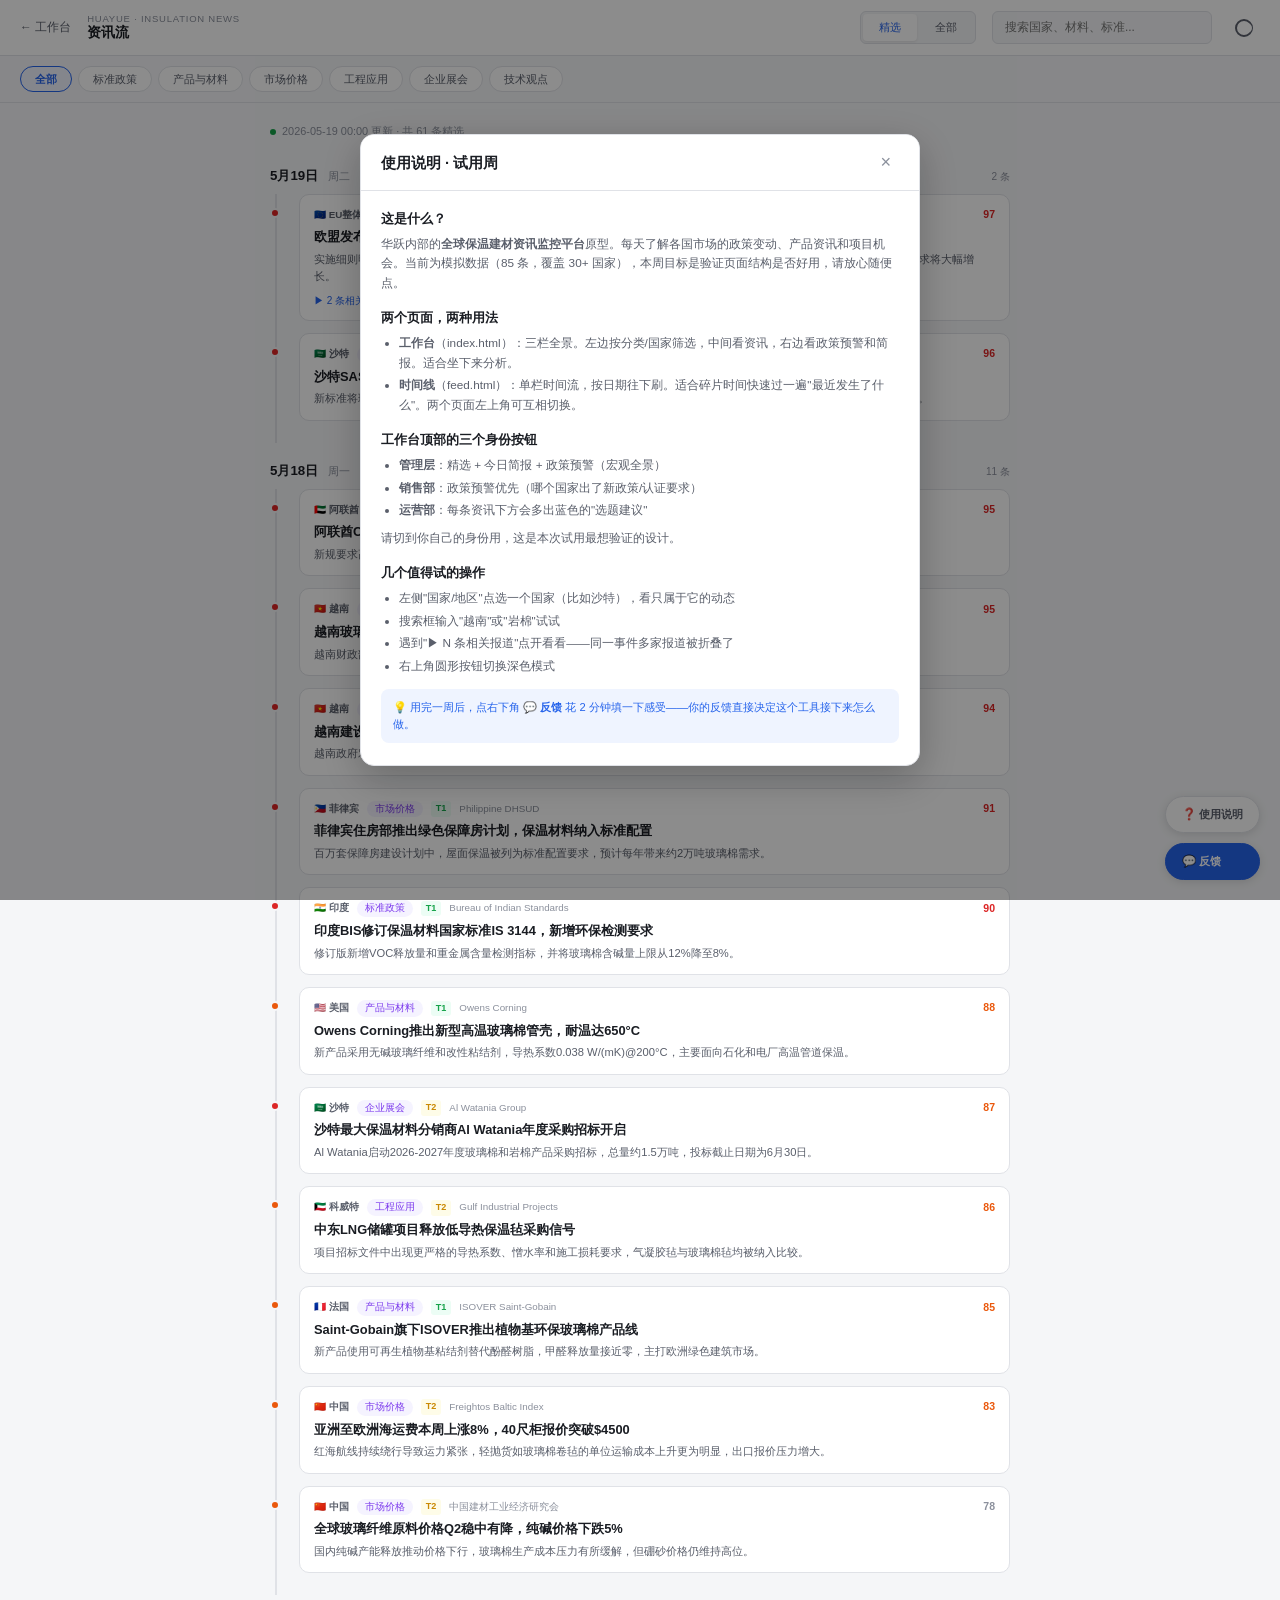
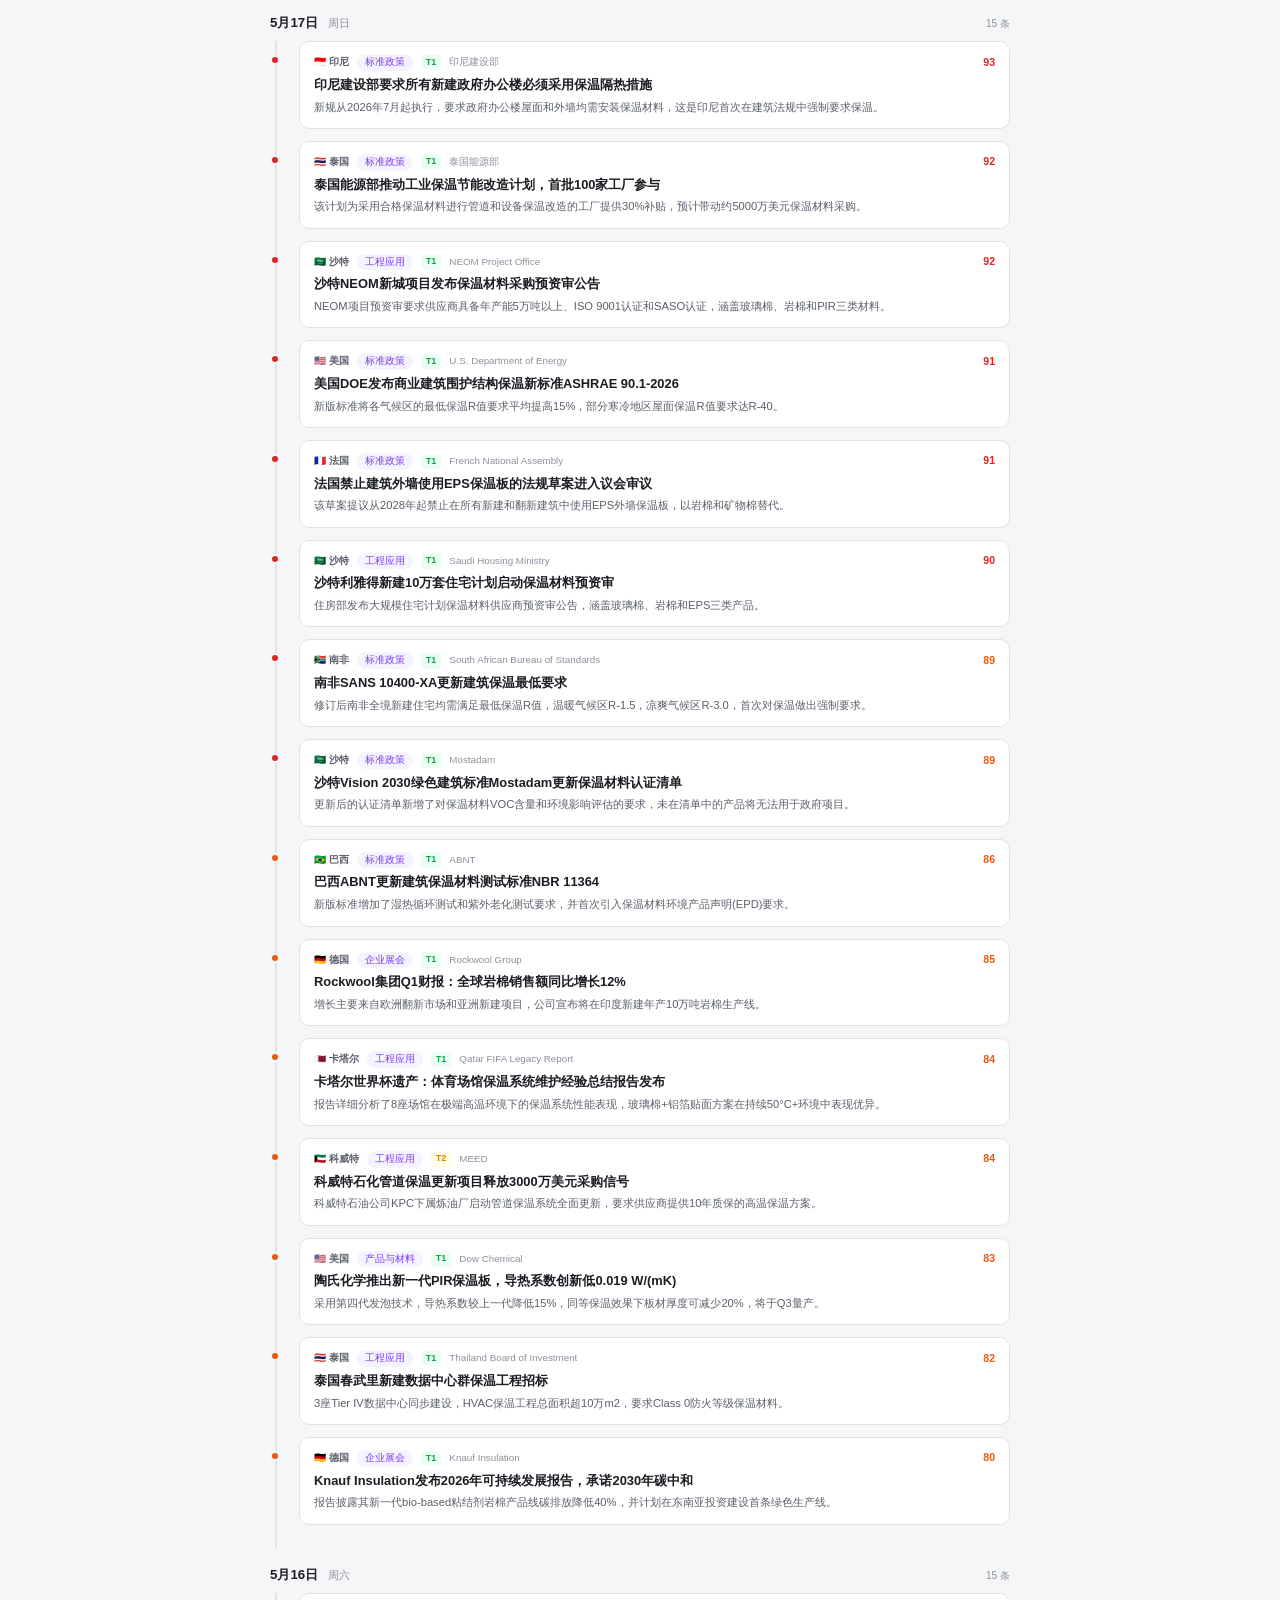
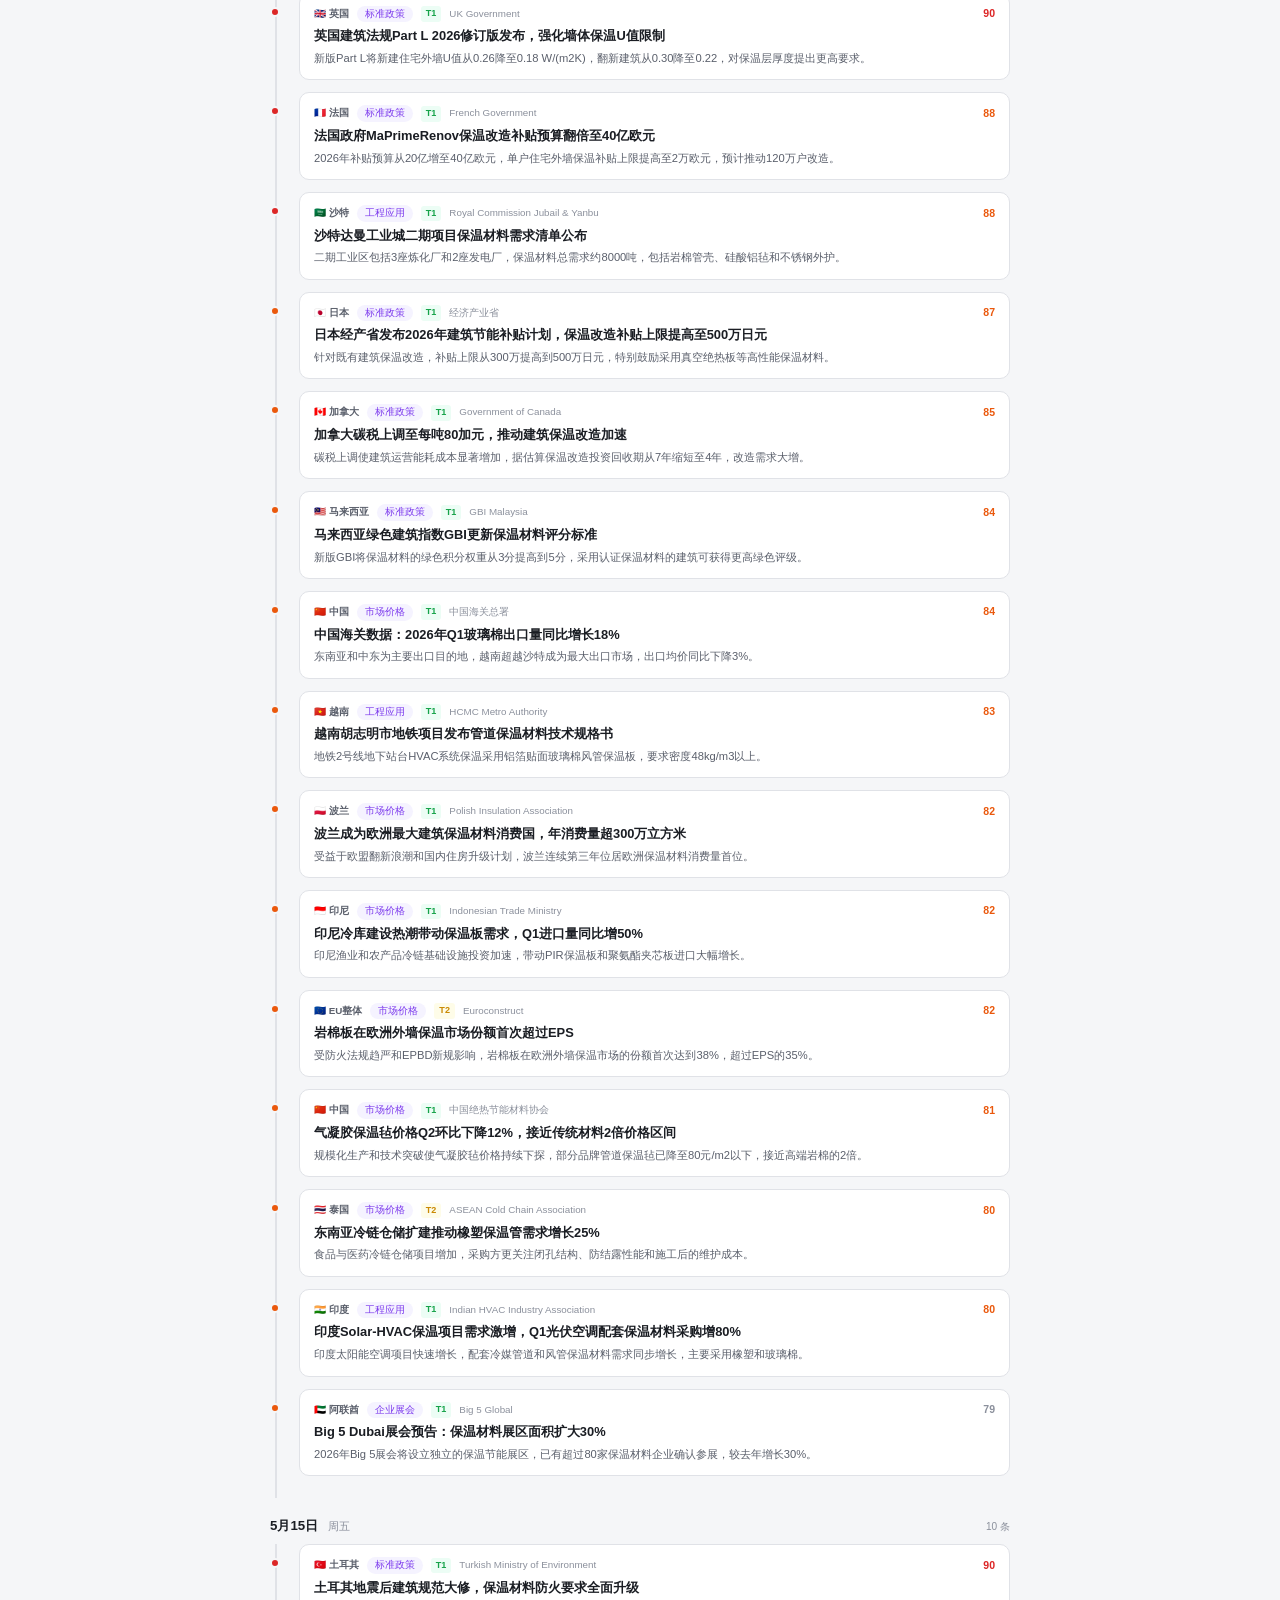
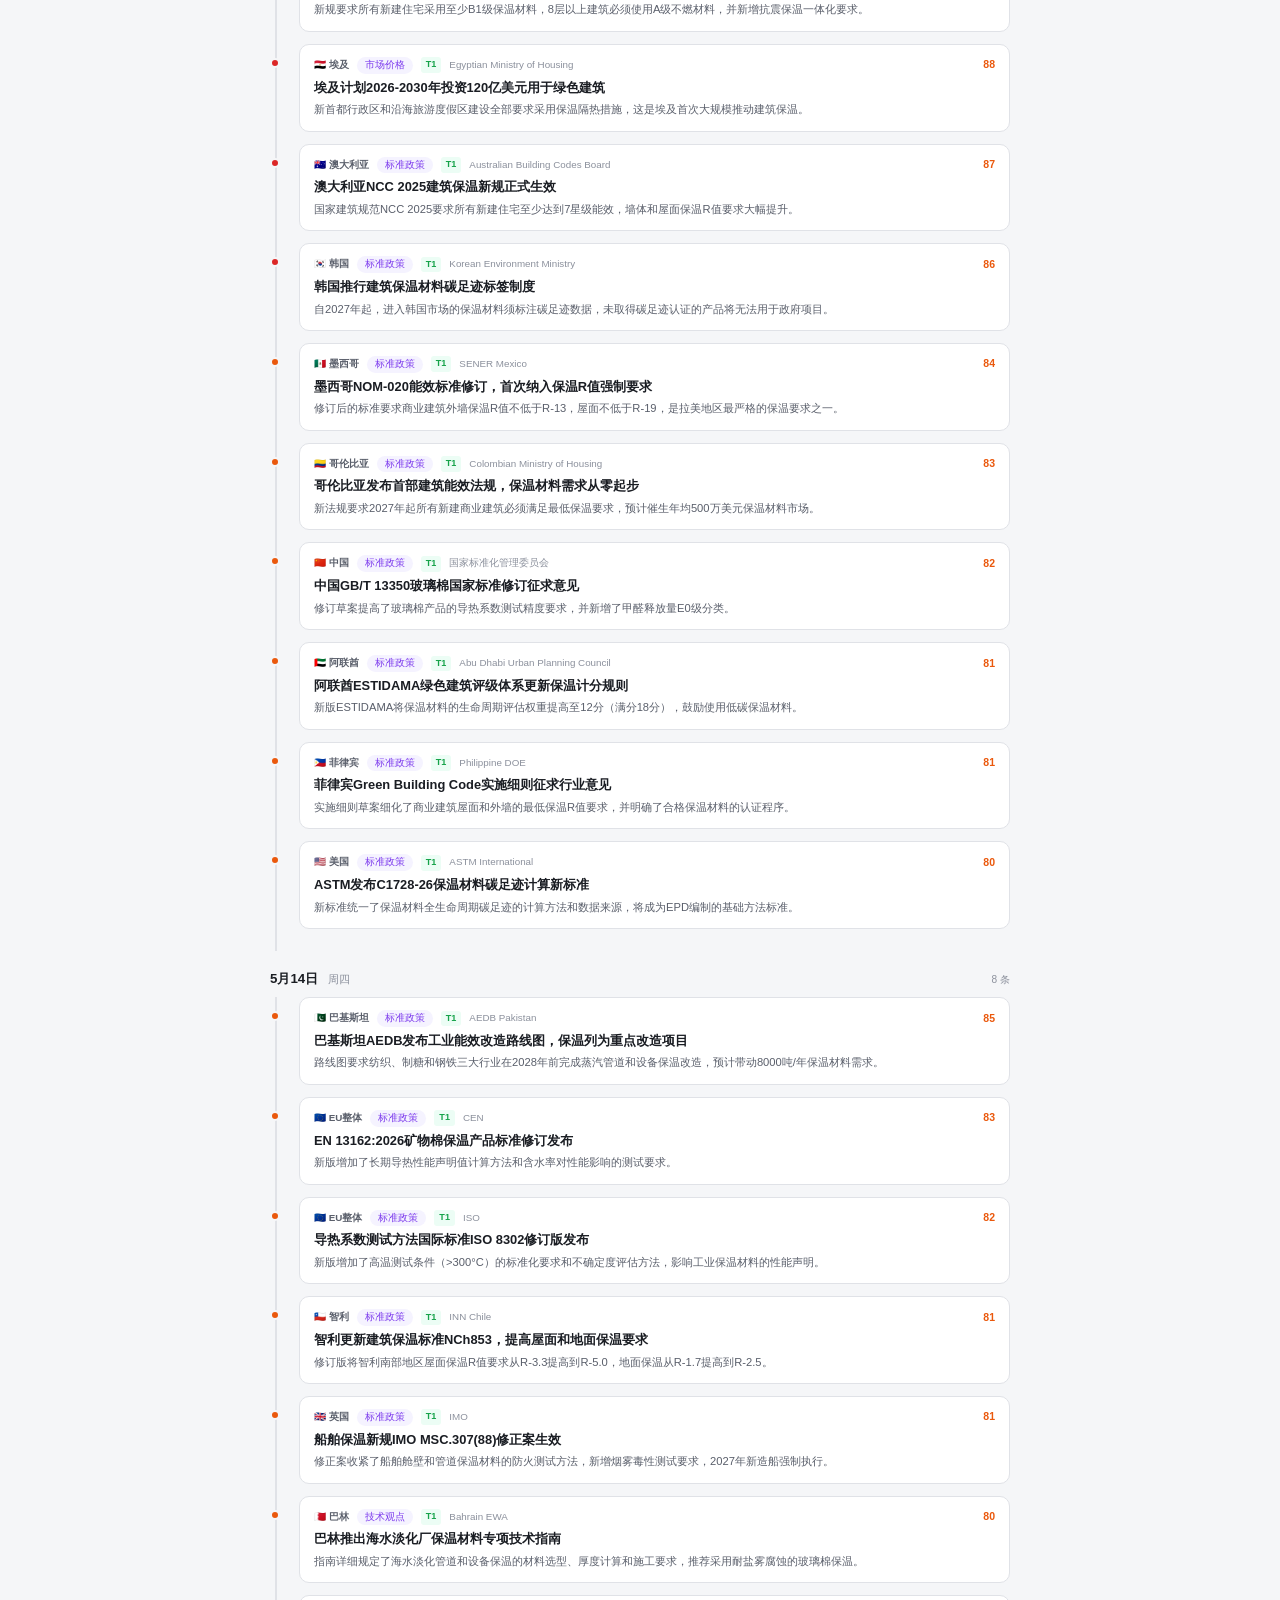
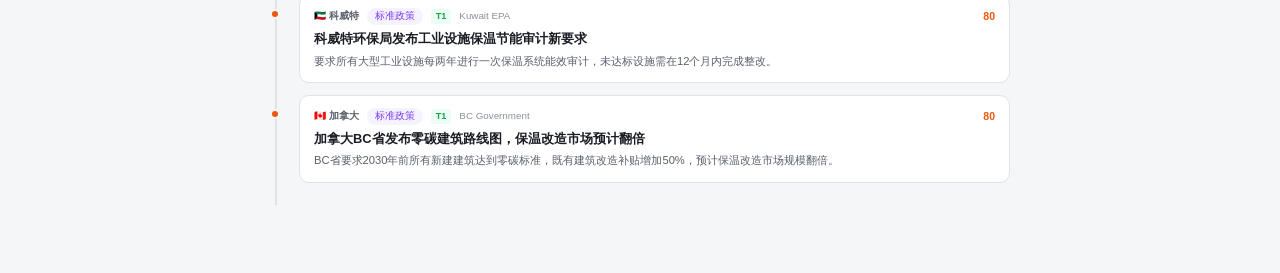
==== feed.html @ 5eff06be "Insulation News V3 原型：工作台 + 时间线 + 试用反馈 全球保温建材资讯监控平台前端原型（模拟数据）。 包含三角色视图、国家筛选、日报、政策预警、事件聚类、 站内使用说明与飞书问" ====
<!doctype html>
<html lang="zh-CN">
<head>
  <meta charset="UTF-8" />
  <meta name="viewport" content="width=device-width, initial-scale=1.0" />
  <title>资讯流（时间线）| Insulation News</title>
  <link rel="stylesheet" href="feed.css" />
  <link rel="stylesheet" href="trial.css" />
</head>
<body>
  <header class="feed-topbar">
    <a class="back-link" href="index.html">&larr; 工作台</a>
    <div class="feed-brand">
      <span class="feed-brand-kicker">huayue · Insulation News</span>
      <h1>资讯流</h1>
    </div>
    <div class="mode-toggle" role="group" aria-label="信息范围">
      <button class="mode-btn active" data-mode="featured">精选</button>
      <button class="mode-btn" data-mode="all">全部</button>
    </div>
    <input id="feedSearch" type="search" placeholder="搜索国家、材料、标准..." autocomplete="off" />
    <button class="icon-button" id="themeToggle" type="button" aria-label="切换主题" title="切换主题">
      <span class="theme-icon" aria-hidden="true"></span>
    </button>
  </header>

  <div class="cat-bar" id="catBar"></div>

  <main class="timeline-wrap">
    <div class="timeline-meta" id="timelineMeta"></div>
    <div class="timeline" id="timeline"></div>
    <div class="empty-state" id="emptyState" hidden>
      <strong>没有匹配结果</strong>
      <span>换个关键词或切换到"全部"试试。</span>
    </div>
  </main>

  <script src="data/bundle.js"></script>
  <script src="feed.js"></script>
  <script src="trial.js"></script>
</body>
</html>
---- feed.css ----
/* ===== Reset & Variables（与 styles.css 同一套主题变量） ===== */
*,*::before,*::after{box-sizing:border-box;margin:0;padding:0}
:root{
  --bg:        #f5f6f8;
  --bg-card:   #ffffff;
  --bg-hover:  #ebedf0;
  --text:      #1a1d23;
  --text-2:    #5a5f6b;
  --text-3:    #8b909c;
  --border:    #e0e2e7;
  --accent:    #2563eb;
  --accent-bg: #eff4ff;
  --green:     #16a34a;
  --green-bg:  #ecfdf5;
  --orange:    #ea580c;
  --orange-bg: #fff7ed;
  --red:       #dc2626;
  --red-bg:    #fef2f2;
  --yellow:    #ca8a04;
  --yellow-bg: #fefce8;
  --purple:    #7c3aed;
  --purple-bg: #f5f3ff;
  --radius:    6px;
  --radius-lg: 10px;
  --shadow:    0 1px 3px rgba(0,0,0,.08);
  --font:      -apple-system,BlinkMacSystemFont,"Segoe UI",Roboto,"Noto Sans SC",sans-serif;
}
[data-theme="dark"]{
  --bg:        #111318;
  --bg-card:   #1a1d24;
  --bg-hover:  #22252e;
  --text:      #e8eaef;
  --text-2:    #9da3b0;
  --text-3:    #6b7080;
  --border:    #2a2e38;
  --accent:    #5b8def;
  --accent-bg: #1a2340;
  --green-bg:  #0d2818;
  --orange-bg: #2d1a0a;
  --red-bg:    #2d0a0a;
  --yellow-bg: #2d2a0a;
  --purple-bg: #1d0a2d;
  --shadow:    0 1px 3px rgba(0,0,0,.25);
}
[hidden]{display:none!important}
html{font-size:14px;line-height:1.5}
body{font-family:var(--font);background:var(--bg);color:var(--text);-webkit-font-smoothing:antialiased}
a{color:var(--accent);text-decoration:none}
button{font:inherit;cursor:pointer;border:none;background:none;color:inherit}
input{font:inherit}

/* ===== Topbar ===== */
.feed-topbar{
  position:sticky;top:0;z-index:100;
  display:flex;align-items:center;gap:16px;
  height:56px;padding:0 20px;
  background:var(--bg-card);border-bottom:1px solid var(--border);
}
.back-link{font-size:.85rem;color:var(--text-2);white-space:nowrap}
.back-link:hover{color:var(--accent)}
.feed-brand-kicker{font-size:.68rem;text-transform:uppercase;letter-spacing:.08em;color:var(--text-3);display:block;line-height:1}
.feed-brand h1{font-size:1rem;font-weight:700;line-height:1.2}
.mode-toggle{display:flex;gap:2px;background:var(--bg);border:1px solid var(--border);border-radius:var(--radius);padding:2px;margin-left:auto}
.mode-btn{padding:5px 16px;font-size:.8rem;font-weight:500;border-radius:4px;color:var(--text-2);transition:all .15s}
.mode-btn:hover{color:var(--text)}
.mode-btn.active{color:var(--accent);background:var(--bg-card);box-shadow:var(--shadow)}
#feedSearch{
  width:220px;padding:7px 12px;border:1px solid var(--border);border-radius:var(--radius);
  background:var(--bg);color:var(--text);font-size:.85rem;
}
#feedSearch:focus{outline:none;border-color:var(--accent)}
.icon-button{width:32px;height:32px;display:flex;align-items:center;justify-content:center;border-radius:var(--radius)}
.icon-button:hover{background:var(--bg-hover)}
.theme-icon{width:18px;height:18px;border-radius:50%;border:2px solid var(--text-2);position:relative}
.theme-icon::after{content:"";position:absolute;top:2px;right:-1px;width:10px;height:10px;border-radius:50%;background:var(--bg-card)}
[data-theme="dark"] .theme-icon::after{background:var(--text-2)}

/* ===== Category Bar ===== */
.cat-bar{
  position:sticky;top:56px;z-index:90;
  display:flex;gap:6px;flex-wrap:wrap;
  padding:10px 20px;
  background:var(--bg);border-bottom:1px solid var(--border);
}
.cat-chip{
  font-size:.78rem;padding:4px 14px;border-radius:14px;
  border:1px solid var(--border);color:var(--text-2);background:var(--bg-card);
  transition:all .12s;white-space:nowrap;
}
.cat-chip:hover{border-color:var(--accent);color:var(--accent)}
.cat-chip.active{background:var(--accent-bg);border-color:var(--accent);color:var(--accent);font-weight:600}

/* ===== Timeline ===== */
.timeline-wrap{max-width:780px;margin:0 auto;padding:20px 20px 60px}
.timeline-meta{font-size:.78rem;color:var(--text-3);margin-bottom:16px;display:flex;align-items:center;gap:6px}
.timeline-meta::before{content:"";width:6px;height:6px;border-radius:50%;background:var(--green);display:inline-block}

.day-group{margin-bottom:8px}
.day-header{
  position:sticky;top:104px;z-index:80;
  display:flex;align-items:baseline;gap:10px;
  padding:10px 0 8px;background:var(--bg);
}
.day-header h2{font-size:.95rem;font-weight:700}
.day-header .day-week{font-size:.75rem;color:var(--text-3)}
.day-header .day-count{font-size:.72rem;color:var(--text-3);margin-left:auto}

.day-items{position:relative;margin-left:5px;padding-left:22px;border-left:2px solid var(--border);padding-bottom:10px}

.t-item{position:relative;margin-bottom:12px}
.t-dot{
  position:absolute;left:-29px;top:14px;
  width:10px;height:10px;border-radius:50%;
  background:var(--text-3);border:2px solid var(--bg);
}
.t-item.impact-high .t-dot{background:var(--red)}
.t-item.impact-medium .t-dot{background:var(--orange)}

.t-card{
  background:var(--bg-card);border:1px solid var(--border);border-radius:var(--radius-lg);
  padding:12px 14px;transition:border-color .15s,box-shadow .15s;
}
.t-card:hover{border-color:var(--accent);box-shadow:var(--shadow)}

.t-meta{display:flex;align-items:center;gap:8px;flex-wrap:wrap;font-size:.7rem;color:var(--text-3);margin-bottom:5px}
.t-country{font-weight:600;color:var(--text-2)}
.t-cat{padding:1px 8px;border-radius:9px;background:var(--purple-bg);color:var(--purple);font-weight:500}
.t-tier{font-weight:700;padding:1px 5px;border-radius:3px;font-size:.65rem}
.tier-t1{background:var(--green-bg);color:var(--green)}
.tier-t15{background:var(--accent-bg);color:var(--accent)}
.tier-t2{background:var(--yellow-bg);color:var(--yellow)}
.tier-t3{background:var(--bg);color:var(--text-3)}
.t-score{margin-left:auto;font-weight:700;font-size:.75rem}
.t-score.s-high{color:var(--red)}
.t-score.s-med{color:var(--orange)}
.t-score.s-low{color:var(--text-3)}

.t-title{display:block;font-size:.92rem;font-weight:600;line-height:1.45;color:var(--text);margin-bottom:4px}
.t-title:hover{color:var(--accent)}
.t-summary{
  font-size:.8rem;color:var(--text-2);line-height:1.55;
  display:-webkit-box;-webkit-line-clamp:2;-webkit-box-orient:vertical;overflow:hidden;
}

.t-cluster{margin-top:7px;font-size:.72rem;color:var(--accent);cursor:pointer}
.t-cluster:hover{text-decoration:underline}
.t-cluster-items{display:none;margin-top:6px;padding:8px 10px;background:var(--bg);border-radius:var(--radius);font-size:.76rem}
.t-cluster-items.open{display:block}
.t-cluster-item{padding:3px 0;color:var(--text-2);display:flex;justify-content:space-between;gap:10px}

/* ===== Empty ===== */
.empty-state{text-align:center;padding:48px 20px;color:var(--text-3);display:flex;flex-direction:column;gap:8px}
.empty-state strong{font-size:1rem;color:var(--text-2)}

/* ===== Responsive ===== */
@media(max-width:640px){
  .feed-topbar{flex-wrap:wrap;height:auto;padding:8px 12px;gap:8px}
  #feedSearch{width:150px}
  .day-header{top:auto;position:static}
}

::-webkit-scrollbar{width:5px}
::-webkit-scrollbar-track{background:transparent}
::-webkit-scrollbar-thumb{background:var(--border);border-radius:3px}
---- trial.css ----
/* ===== 试用周组件：使用说明 + 反馈（共用工作台/时间线的主题变量） ===== */

/* 浮动按钮 */
.trial-fab-wrap{position:fixed;right:20px;bottom:20px;display:flex;flex-direction:column;gap:10px;z-index:900}
.trial-fab{
  display:flex;align-items:center;gap:6px;
  padding:9px 16px;border-radius:22px;
  font-size:.82rem;font-weight:600;
  background:var(--bg-card);color:var(--text-2);
  border:1px solid var(--border);box-shadow:0 2px 10px rgba(0,0,0,.12);
  transition:all .15s;
}
.trial-fab:hover{color:var(--accent);border-color:var(--accent);transform:translateY(-1px)}
.trial-fab.primary{background:var(--accent);color:#fff;border-color:var(--accent)}
.trial-fab.primary:hover{opacity:.9;color:#fff}

/* 遮罩与弹窗 */
.trial-overlay{
  position:fixed;inset:0;z-index:950;
  background:rgba(0,0,0,.45);
  display:flex;align-items:center;justify-content:center;padding:20px;
}
.trial-modal{
  background:var(--bg-card);border:1px solid var(--border);border-radius:14px;
  width:100%;max-width:560px;max-height:86vh;overflow-y:auto;
  box-shadow:0 12px 40px rgba(0,0,0,.25);
}
.trial-modal-head{
  position:sticky;top:0;display:flex;align-items:center;justify-content:space-between;
  padding:16px 20px;background:var(--bg-card);border-bottom:1px solid var(--border);
}
.trial-modal-head h2{font-size:1.05rem;font-weight:700}
.trial-close{font-size:1.3rem;color:var(--text-3);line-height:1;padding:2px 8px;border-radius:6px}
.trial-close:hover{background:var(--bg-hover);color:var(--text)}
.trial-modal-body{padding:18px 20px 22px}

/* 使用说明排版 */
.trial-modal-body h3{font-size:.92rem;font-weight:700;margin:16px 0 6px;color:var(--text)}
.trial-modal-body h3:first-child{margin-top:0}
.trial-modal-body p{font-size:.84rem;color:var(--text-2);line-height:1.65;margin-bottom:6px}
.trial-modal-body ul{margin:4px 0 8px 18px}
.trial-modal-body li{font-size:.84rem;color:var(--text-2);line-height:1.65;margin-bottom:3px}
.trial-tip{
  margin-top:14px;padding:10px 12px;border-radius:8px;
  background:var(--accent-bg);color:var(--accent);
  font-size:.8rem;line-height:1.5;
}
.trial-kbd{display:inline-block;padding:0 6px;border:1px solid var(--border);border-radius:4px;background:var(--bg);font-size:.78rem}

/* 反馈表单 */
.trial-field{margin-bottom:14px}
.trial-field label{display:block;font-size:.82rem;font-weight:600;margin-bottom:5px;color:var(--text)}
.trial-field label .opt{font-weight:400;color:var(--text-3);font-size:.75rem}
.trial-field select,.trial-field input[type="text"],.trial-field textarea{
  width:100%;padding:8px 10px;
  border:1px solid var(--border);border-radius:8px;
  background:var(--bg);color:var(--text);font-size:.84rem;font-family:inherit;
}
.trial-field textarea{min-height:84px;resize:vertical}
.trial-field select:focus,.trial-field input:focus,.trial-field textarea:focus{outline:none;border-color:var(--accent)}
.trial-actions{display:flex;gap:10px;align-items:center;margin-top:16px;flex-wrap:wrap}
.trial-btn{
  padding:9px 20px;border-radius:8px;font-size:.85rem;font-weight:600;
  background:var(--accent);color:#fff;transition:opacity .15s;
}
.trial-btn:hover{opacity:.9}
.trial-btn.ghost{background:var(--bg);color:var(--text-2);border:1px solid var(--border)}
.trial-btn.ghost:hover{color:var(--accent);border-color:var(--accent)}
.trial-note{font-size:.74rem;color:var(--text-3)}

/* 提交成功态 */
.trial-success{
  text-align:center;padding:26px 10px;
}
.trial-success .big{font-size:2rem;margin-bottom:10px}
.trial-success p{font-size:.86rem;color:var(--text-2);line-height:1.7}
.trial-success .copied-box{
  margin:14px 0;padding:12px;border-radius:8px;text-align:left;
  background:var(--bg);border:1px dashed var(--border);
  font-size:.76rem;color:var(--text-3);white-space:pre-wrap;max-height:180px;overflow-y:auto;
}

@media(max-width:640px){
  .trial-fab-wrap{right:12px;bottom:12px}
  .trial-fab{padding:8px 13px;font-size:.78rem}
}
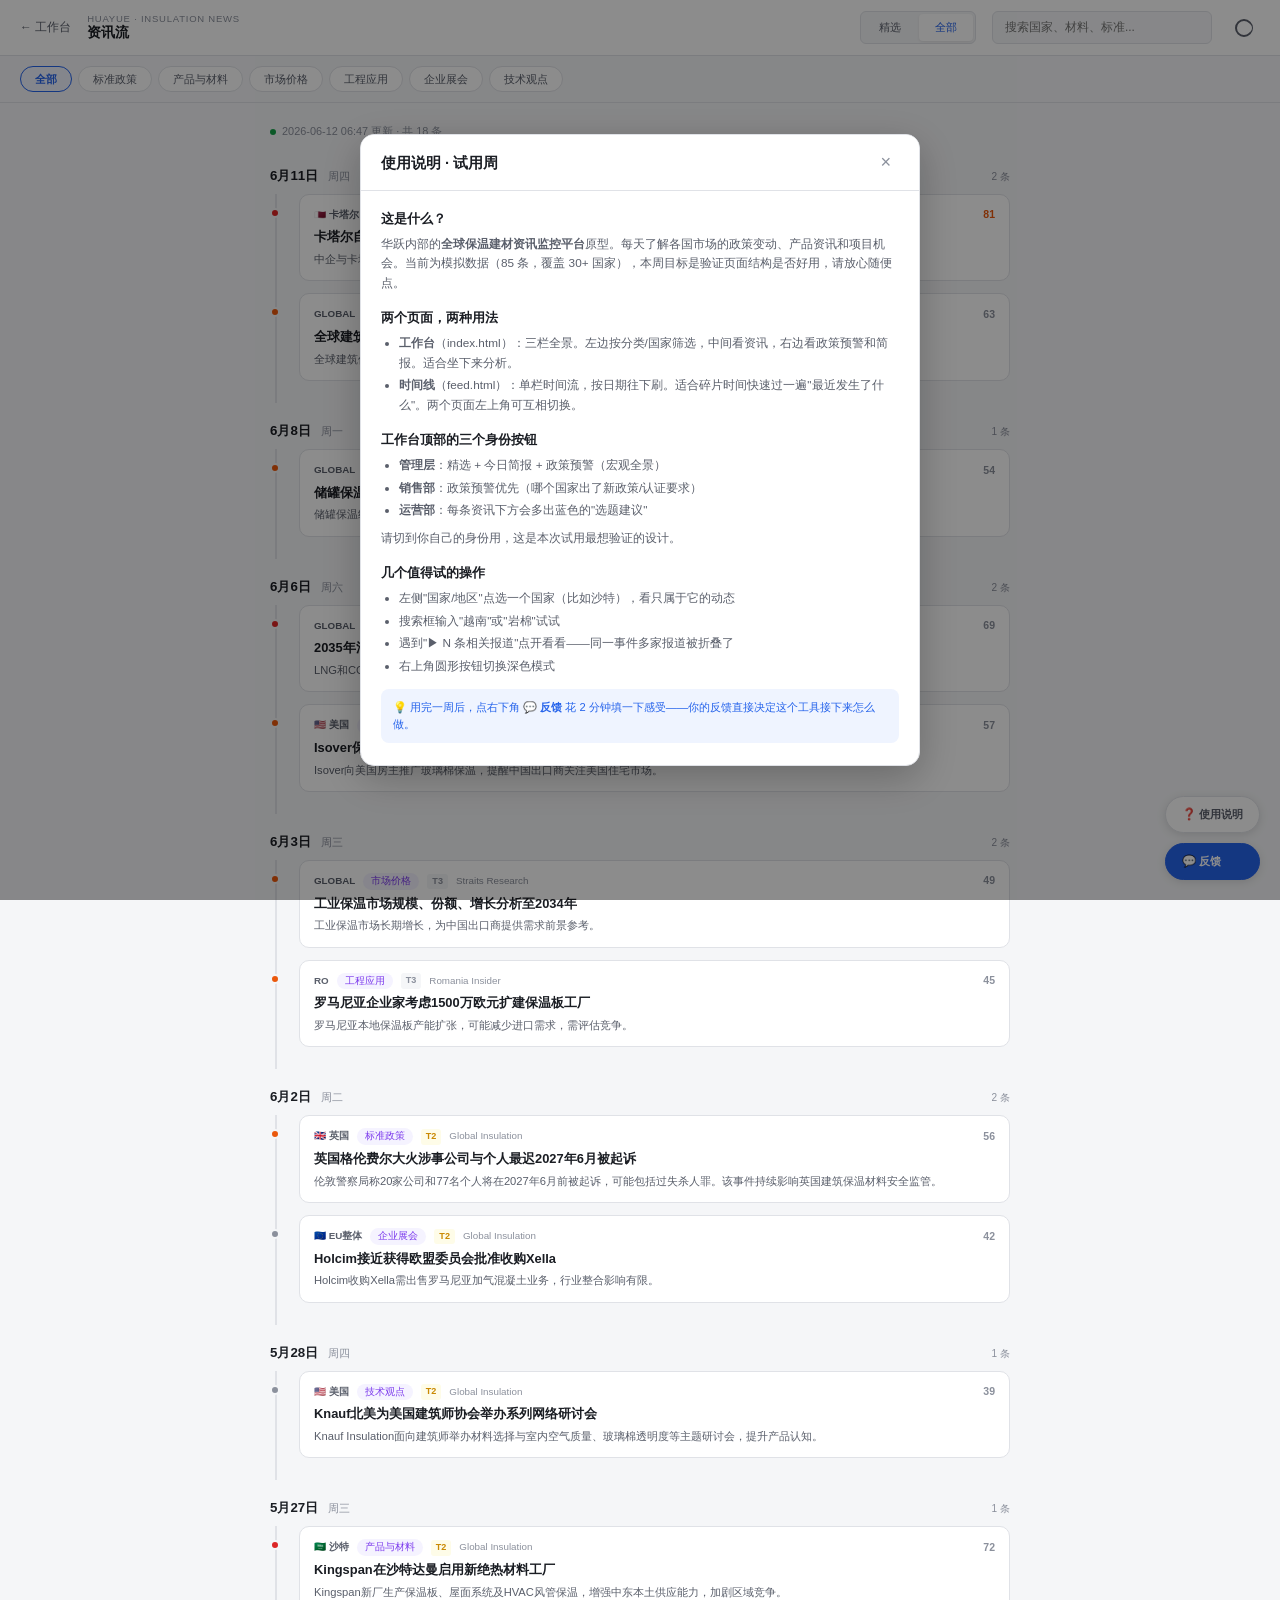
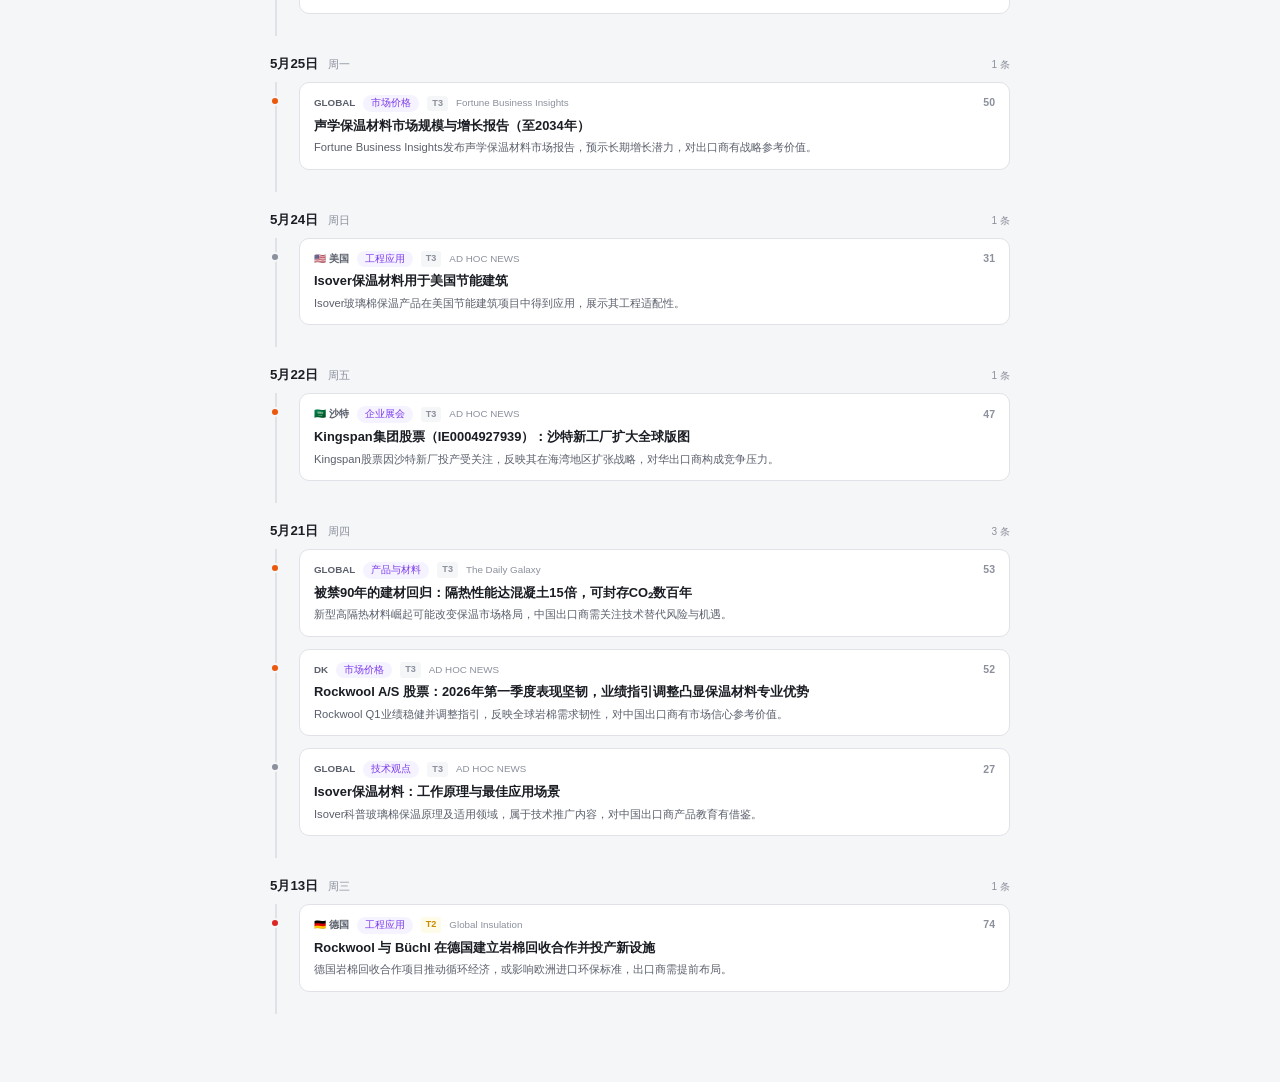
==== commit 2c8f9273: "接入真实数据管线：Python抓取 + AiHubMix AI处理 - scraper/: 零依赖Python管线（RSS抓取→预筛→AI翻译分类评分→去重→输出） - 首批信源：Global Ins" ====
--- a/feed.html
+++ b/feed.html
@@ -15,8 +15,8 @@
       <h1>资讯流</h1>
     </div>
     <div class="mode-toggle" role="group" aria-label="信息范围">
-      <button class="mode-btn active" data-mode="featured">精选</button>
-      <button class="mode-btn" data-mode="all">全部</button>
+      <button class="mode-btn" data-mode="featured">精选</button>
+      <button class="mode-btn active" data-mode="all">全部</button>
     </div>
     <input id="feedSearch" type="search" placeholder="搜索国家、材料、标准..." autocomplete="off" />
     <button class="icon-button" id="themeToggle" type="button" aria-label="切换主题" title="切换主题">
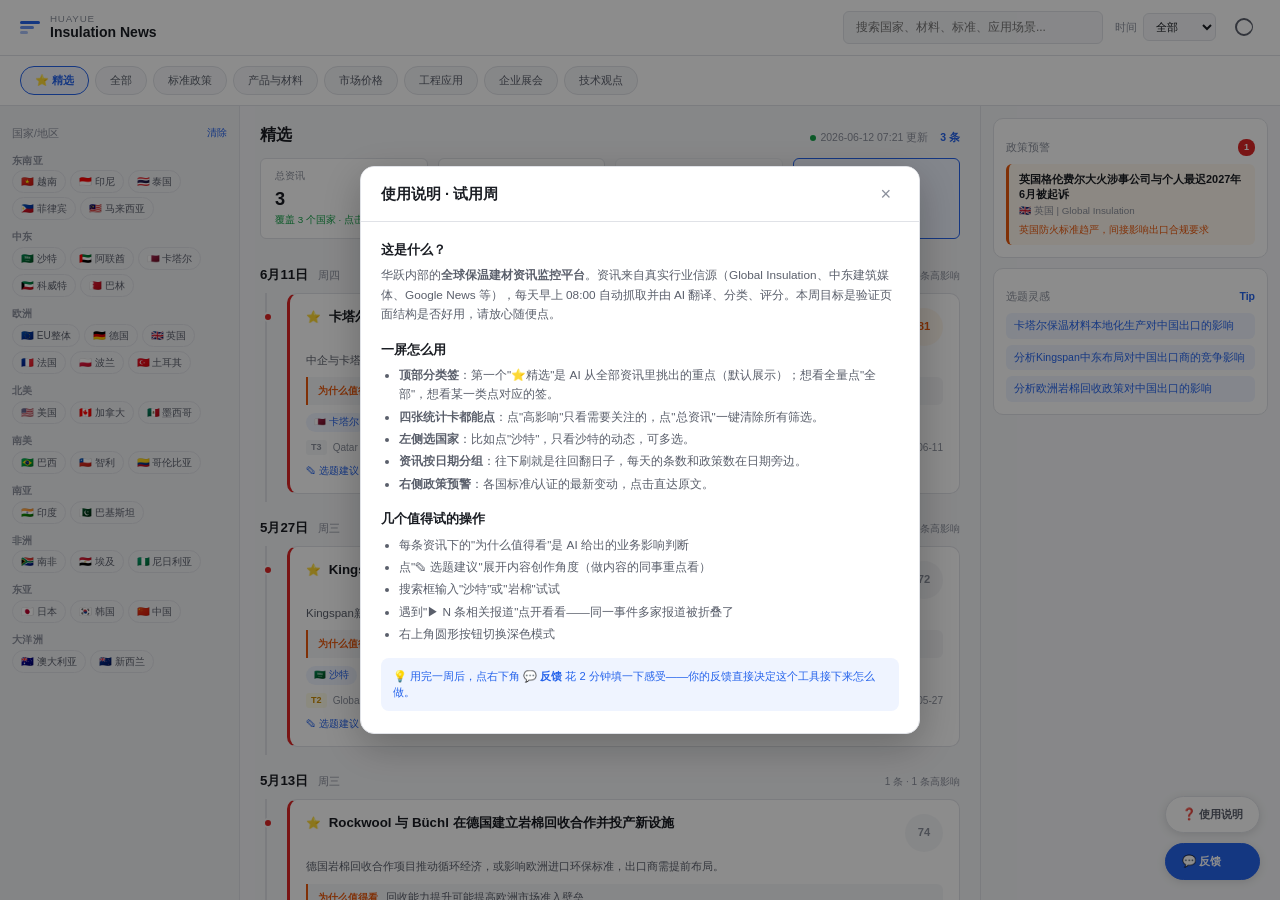
==== commit 3d486f66: "奥卡姆改版：合并为单页时间线，⭐精选置于分类首位 - 四个扫描入口（精选/日报/时间线/今日简报）合并为一条按日分组的时间线主流 - 分类降级为顶部 chips，⭐精选为第一项且默认选中 - 删除三角" ====
--- a/feed.html
+++ b/feed.html
@@ -2,41 +2,11 @@
 <html lang="zh-CN">
 <head>
   <meta charset="UTF-8" />
-  <meta name="viewport" content="width=device-width, initial-scale=1.0" />
-  <title>资讯流（时间线）| Insulation News</title>
-  <link rel="stylesheet" href="feed.css" />
-  <link rel="stylesheet" href="trial.css" />
+  <meta http-equiv="refresh" content="0; url=index.html" />
+  <title>跳转中... | Insulation News</title>
+  <script>location.replace('index.html');</script>
 </head>
 <body>
-  <header class="feed-topbar">
-    <a class="back-link" href="index.html">&larr; 工作台</a>
-    <div class="feed-brand">
-      <span class="feed-brand-kicker">huayue · Insulation News</span>
-      <h1>资讯流</h1>
-    </div>
-    <div class="mode-toggle" role="group" aria-label="信息范围">
-      <button class="mode-btn" data-mode="featured">精选</button>
-      <button class="mode-btn active" data-mode="all">全部</button>
-    </div>
-    <input id="feedSearch" type="search" placeholder="搜索国家、材料、标准..." autocomplete="off" />
-    <button class="icon-button" id="themeToggle" type="button" aria-label="切换主题" title="切换主题">
-      <span class="theme-icon" aria-hidden="true"></span>
-    </button>
-  </header>
-
-  <div class="cat-bar" id="catBar"></div>
-
-  <main class="timeline-wrap">
-    <div class="timeline-meta" id="timelineMeta"></div>
-    <div class="timeline" id="timeline"></div>
-    <div class="empty-state" id="emptyState" hidden>
-      <strong>没有匹配结果</strong>
-      <span>换个关键词或切换到"全部"试试。</span>
-    </div>
-  </main>
-
-  <script src="data/bundle.js"></script>
-  <script src="feed.js"></script>
-  <script src="trial.js"></script>
+  <p>时间线已合并进主页，正在跳转... <a href="index.html">点此前往</a></p>
 </body>
 </html>
